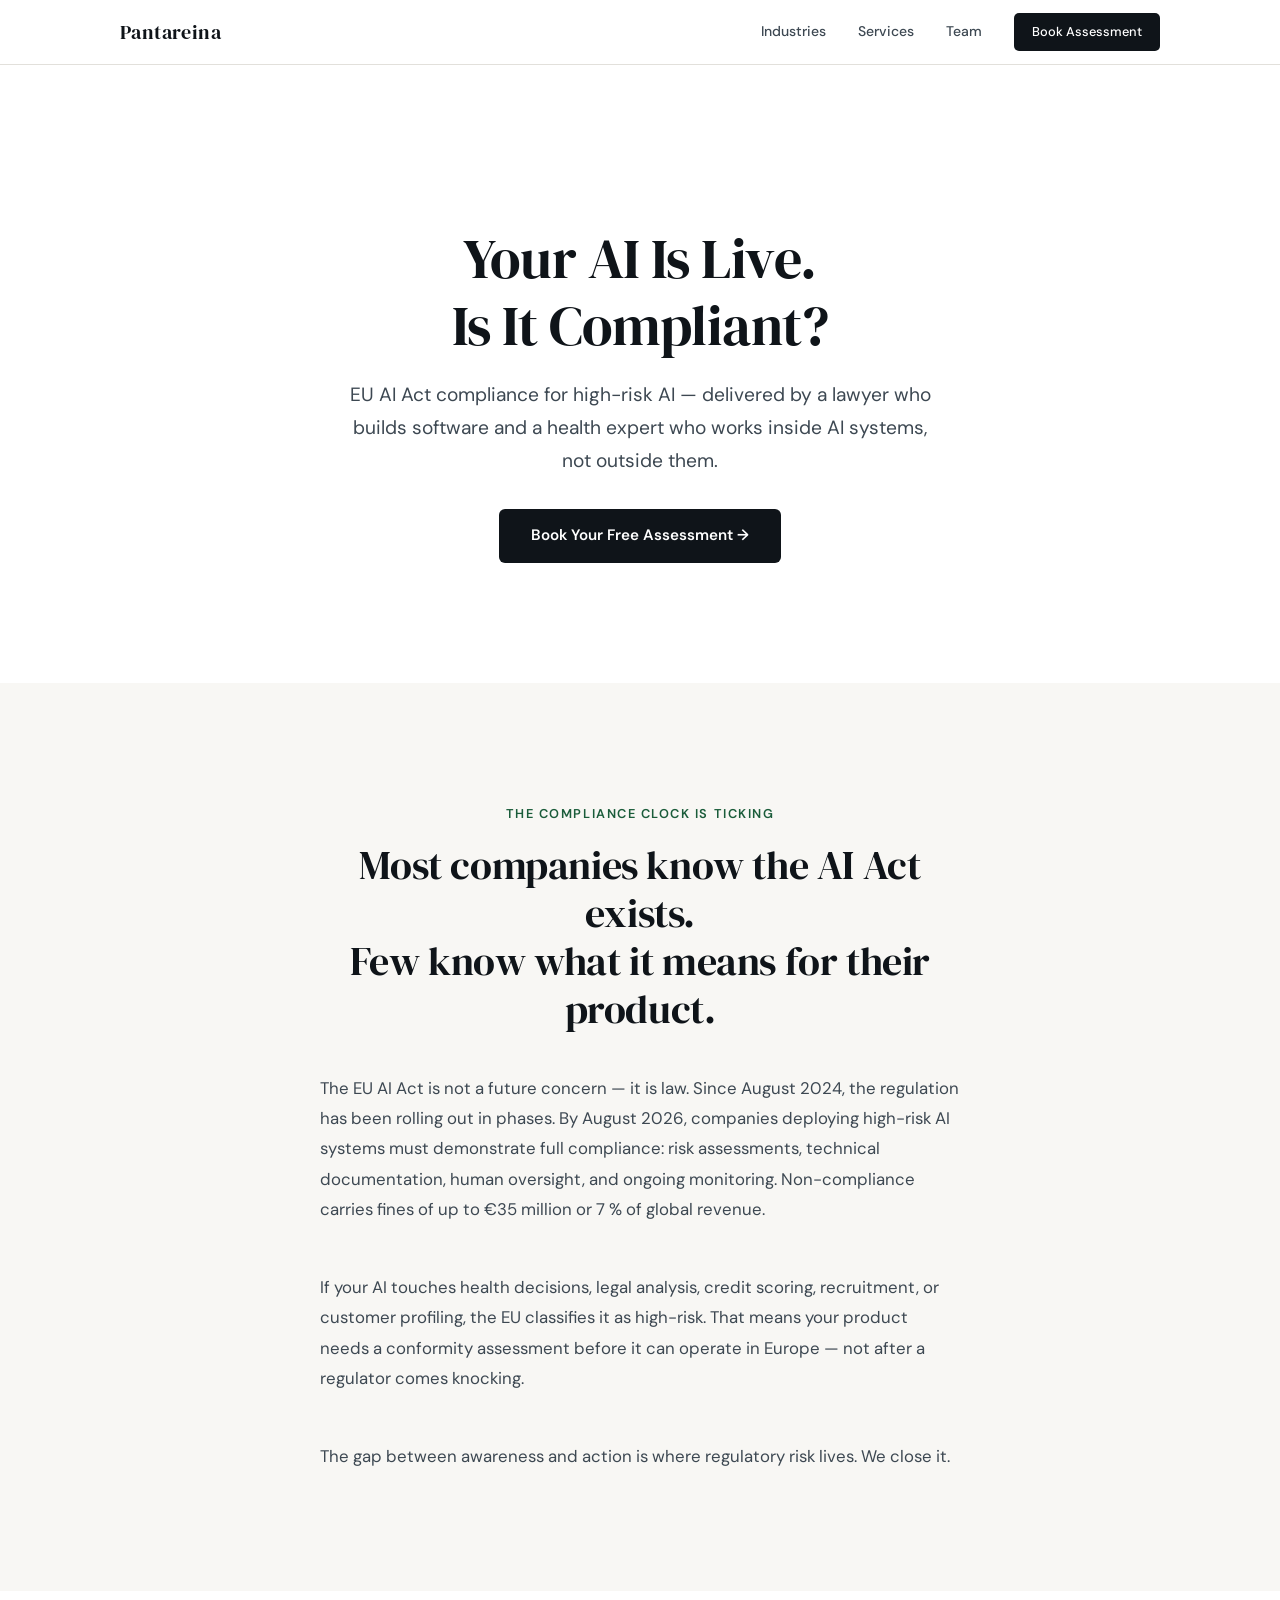
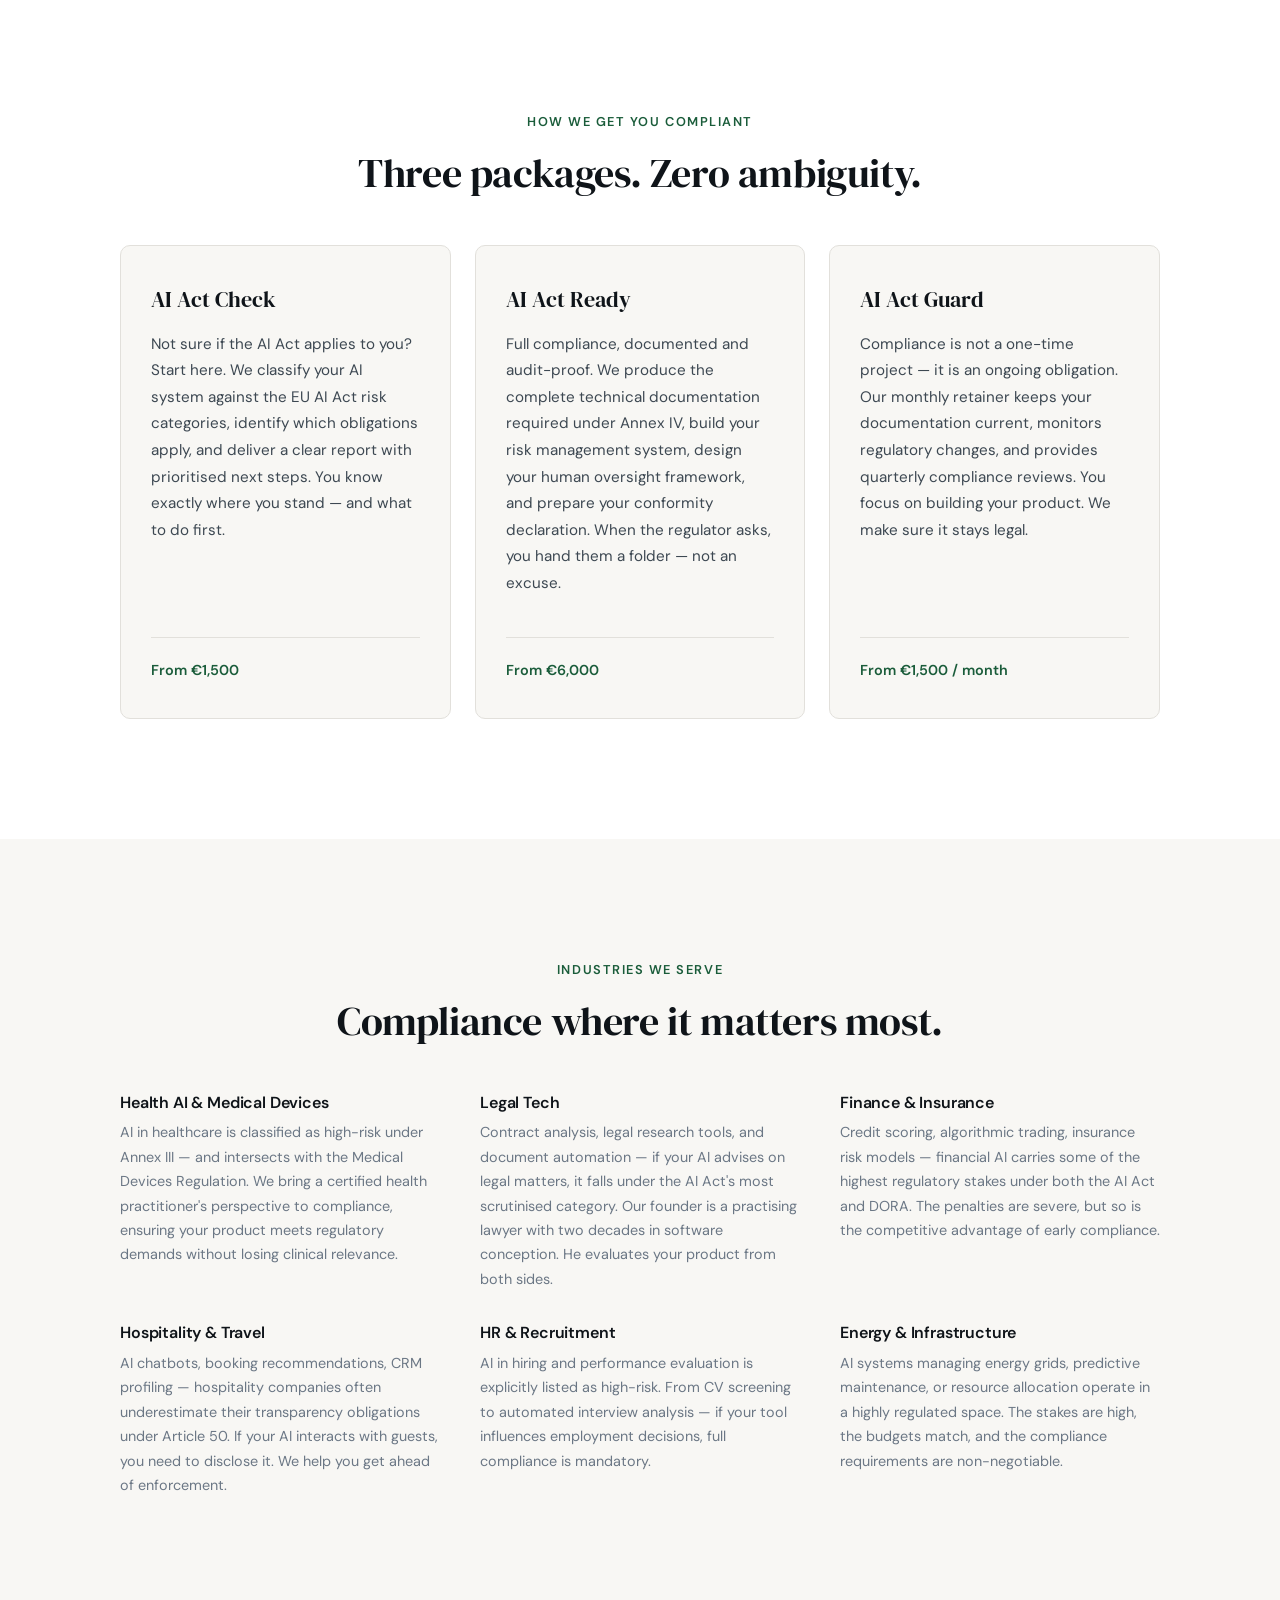
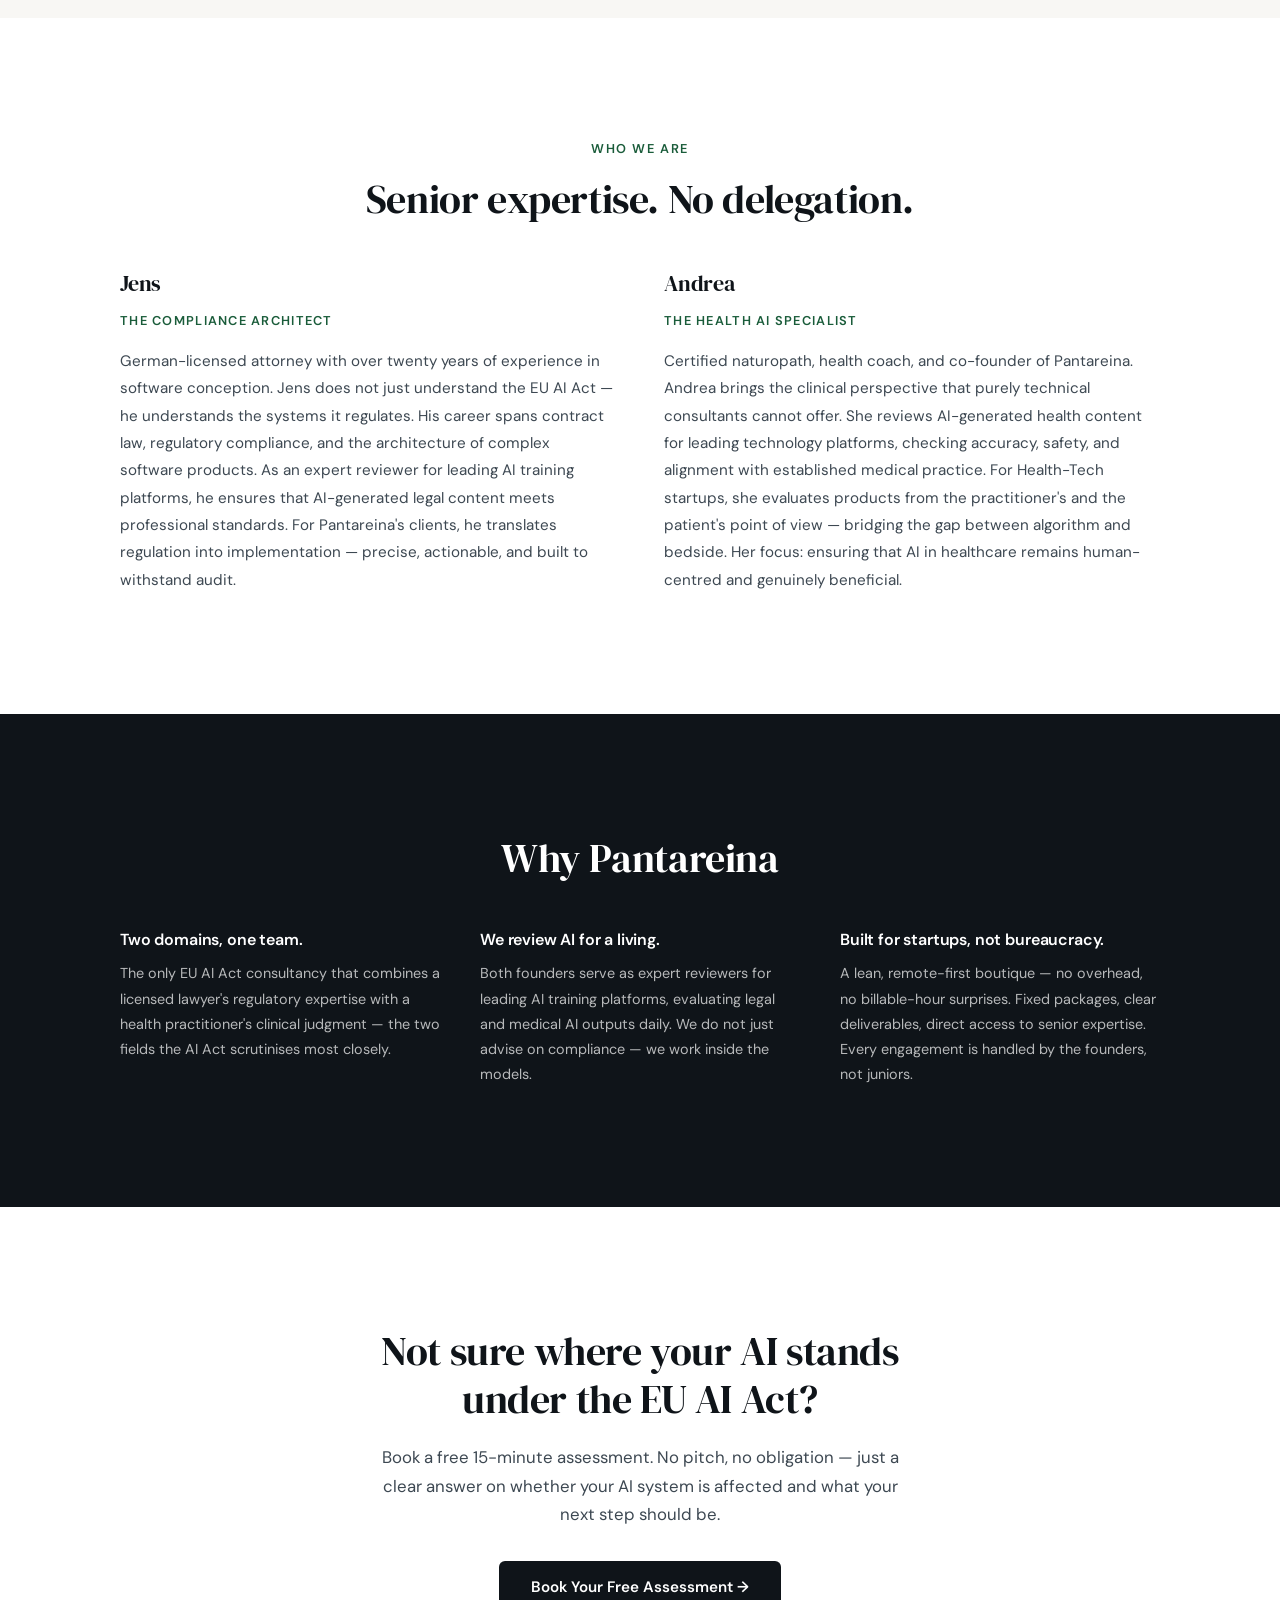
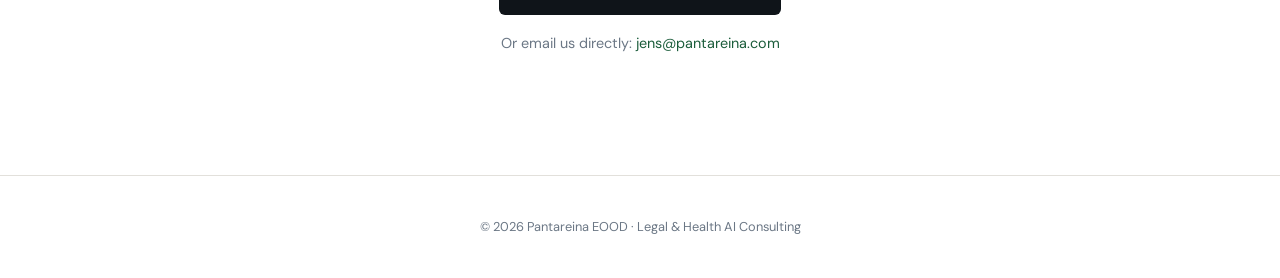
==== index.html @ e1fd12e6 "Add files via upload" ====
<!DOCTYPE html>
<html lang="en">
<head>
  <meta charset="UTF-8">
  <meta name="viewport" content="width=device-width, initial-scale=1.0">
  <title>EU AI Act Compliance for Tech Companies | Pantareina</title>
  <meta name="description" content="EU AI Act compliance consulting for Health AI, Legal Tech & Finance startups. Risk classification, technical documentation, ongoing monitoring. Book a free call.">
  <link rel="preconnect" href="https://fonts.googleapis.com">
  <link rel="preconnect" href="https://fonts.gstatic.com" crossorigin>
  <link href="https://fonts.googleapis.com/css2?family=DM+Sans:ital,wght@0,400;0,500;0,600;0,700&family=DM+Serif+Display&display=swap" rel="stylesheet">
  <style>
    /* ── Reset & Variables ────────────────────────────── */
    *, *::before, *::after { margin: 0; padding: 0; box-sizing: border-box; }

    :root {
      --ink: #0f1419;
      --ink-light: #3d4852;
      --ink-muted: #6b7785;
      --surface: #ffffff;
      --surface-warm: #f8f7f4;
      --surface-card: #f2f1ed;
      --accent: #1a5c3a;
      --accent-light: #e8f0eb;
      --border: #e2e0db;
      --font-body: 'DM Sans', sans-serif;
      --font-display: 'DM Serif Display', serif;
      --max-w: 1120px;
      --section-py: clamp(64px, 10vw, 120px);
    }

    html { scroll-behavior: smooth; font-size: 16px; }

    body {
      font-family: var(--font-body);
      color: var(--ink);
      background: var(--surface);
      line-height: 1.7;
      -webkit-font-smoothing: antialiased;
    }

    /* ── Utility ──────────────────────────────────────── */
    .container { max-width: var(--max-w); margin: 0 auto; padding: 0 clamp(20px, 5vw, 40px); }
    .text-center { text-align: center; }
    .text-muted { color: var(--ink-muted); }
    .narrow { max-width: 720px; margin-left: auto; margin-right: auto; }

    h1, h2, h3 { font-family: var(--font-display); font-weight: 400; line-height: 1.2; letter-spacing: -0.01em; }
    h2 { font-size: clamp(1.75rem, 4vw, 2.5rem); margin-bottom: 1rem; }
    h3 { font-size: clamp(1.1rem, 2vw, 1.35rem); margin-bottom: 0.5rem; }

    p { margin-bottom: 1rem; }
    p:last-child { margin-bottom: 0; }

    a { color: var(--accent); text-decoration: none; }
    a:hover { text-decoration: underline; }

    /* ── Buttons ──────────────────────────────────────── */
    .btn {
      display: inline-block;
      padding: 14px 32px;
      font-family: var(--font-body);
      font-size: 0.95rem;
      font-weight: 600;
      border-radius: 6px;
      text-decoration: none;
      transition: all 0.2s ease;
      cursor: pointer;
      border: none;
    }
    .btn-primary {
      background: var(--ink);
      color: var(--surface);
    }
    .btn-primary:hover {
      background: var(--accent);
      text-decoration: none;
      transform: translateY(-1px);
    }
    .btn-outline {
      background: transparent;
      color: var(--ink);
      border: 1.5px solid var(--border);
    }
    .btn-outline:hover {
      border-color: var(--ink);
      text-decoration: none;
    }

    /* ── Navigation ───────────────────────────────────── */
    nav {
      position: sticky;
      top: 0;
      z-index: 100;
      background: rgba(255, 255, 255, 0.92);
      backdrop-filter: blur(12px);
      -webkit-backdrop-filter: blur(12px);
      border-bottom: 1px solid var(--border);
    }
    .nav-inner {
      max-width: var(--max-w);
      margin: 0 auto;
      padding: 0 clamp(20px, 5vw, 40px);
      display: flex;
      align-items: center;
      justify-content: space-between;
      height: 64px;
    }
    .nav-logo {
      font-family: var(--font-display);
      font-size: 1.25rem;
      color: var(--ink);
      text-decoration: none;
      letter-spacing: 0.02em;
    }
    .nav-links { display: flex; gap: 32px; align-items: center; }
    .nav-links a {
      font-size: 0.875rem;
      font-weight: 500;
      color: var(--ink-light);
      text-decoration: none;
    }
    .nav-links a:hover { color: var(--ink); text-decoration: none; }
    .nav-cta {
      font-size: 0.8rem !important;
      padding: 8px 18px;
      background: var(--ink);
      color: var(--surface) !important;
      border-radius: 5px;
      transition: background 0.2s;
    }
    .nav-cta:hover { background: var(--accent); }

    /* Mobile nav */
    .nav-toggle { display: none; background: none; border: none; cursor: pointer; padding: 4px; }
    .nav-toggle span { display: block; width: 22px; height: 2px; background: var(--ink); margin: 5px 0; transition: 0.2s; }

    @media (max-width: 768px) {
      .nav-toggle { display: block; }
      .nav-links {
        display: none;
        position: absolute;
        top: 64px;
        left: 0;
        right: 0;
        background: var(--surface);
        flex-direction: column;
        padding: 24px;
        gap: 16px;
        border-bottom: 1px solid var(--border);
        box-shadow: 0 8px 24px rgba(0,0,0,0.06);
      }
      .nav-links.open { display: flex; }
    }

    /* ── Section 1: Hero ─────────────────────────────── */
    .hero {
      padding: clamp(80px, 14vw, 160px) 0 var(--section-py);
      text-align: center;
    }
    .hero h1 {
      font-size: clamp(2rem, 5.5vw, 3.5rem);
      margin-bottom: 1.25rem;
      max-width: 700px;
      margin-left: auto;
      margin-right: auto;
    }
    .hero .subtitle {
      font-size: clamp(1rem, 2vw, 1.2rem);
      color: var(--ink-light);
      max-width: 600px;
      margin: 0 auto 2rem;
      line-height: 1.7;
    }

    /* ── Section 2: Problem ──────────────────────────── */
    .problem {
      padding: var(--section-py) 0;
      background: var(--surface-warm);
    }
    .problem-label {
      font-size: 0.8rem;
      font-weight: 600;
      text-transform: uppercase;
      letter-spacing: 0.12em;
      color: var(--accent);
      margin-bottom: 1rem;
    }
    .problem-blocks {
      margin-top: 2.5rem;
      display: grid;
      gap: 2rem;
    }
    .problem-blocks p {
      font-size: 1.05rem;
      color: var(--ink-light);
      line-height: 1.8;
    }

    /* ── Section 3: Packages ─────────────────────────── */
    .packages {
      padding: var(--section-py) 0;
    }
    .packages-label {
      font-size: 0.8rem;
      font-weight: 600;
      text-transform: uppercase;
      letter-spacing: 0.12em;
      color: var(--accent);
      margin-bottom: 1rem;
    }
    .packages-grid {
      margin-top: 3rem;
      display: grid;
      grid-template-columns: repeat(3, 1fr);
      gap: 24px;
    }
    @media (max-width: 768px) {
      .packages-grid { grid-template-columns: 1fr; }
    }
    .pkg-card {
      background: var(--surface-warm);
      border: 1px solid var(--border);
      border-radius: 10px;
      padding: 36px 30px;
      display: flex;
      flex-direction: column;
    }
    .pkg-name {
      font-family: var(--font-display);
      font-size: 1.35rem;
      margin-bottom: 0.75rem;
    }
    .pkg-desc {
      font-size: 0.95rem;
      color: var(--ink-light);
      line-height: 1.75;
      flex-grow: 1;
    }
    .pkg-price {
      margin-top: 1.5rem;
      padding-top: 1.25rem;
      border-top: 1px solid var(--border);
      font-size: 0.9rem;
      font-weight: 600;
      color: var(--accent);
    }

    /* ── Section 4: Sectors ──────────────────────────── */
    .sectors {
      padding: var(--section-py) 0;
      background: var(--surface-warm);
    }
    .sectors-label {
      font-size: 0.8rem;
      font-weight: 600;
      text-transform: uppercase;
      letter-spacing: 0.12em;
      color: var(--accent);
      margin-bottom: 1rem;
    }
    .sectors-grid {
      margin-top: 3rem;
      display: grid;
      grid-template-columns: repeat(3, 1fr);
      gap: 32px 40px;
    }
    @media (max-width: 900px) { .sectors-grid { grid-template-columns: repeat(2, 1fr); } }
    @media (max-width: 560px) { .sectors-grid { grid-template-columns: 1fr; } }

    .sector-item h3 {
      font-family: var(--font-body);
      font-weight: 600;
      font-size: 1rem;
      margin-bottom: 0.5rem;
      color: var(--ink);
    }
    .sector-item p {
      font-size: 0.9rem;
      color: var(--ink-muted);
      line-height: 1.7;
    }

    /* ── Section 5: Team ─────────────────────────────── */
    .team {
      padding: var(--section-py) 0;
    }
    .team-label {
      font-size: 0.8rem;
      font-weight: 600;
      text-transform: uppercase;
      letter-spacing: 0.12em;
      color: var(--accent);
      margin-bottom: 1rem;
    }
    .team-grid {
      margin-top: 3rem;
      display: grid;
      grid-template-columns: 1fr 1fr;
      gap: 48px;
    }
    @media (max-width: 700px) {
      .team-grid { grid-template-columns: 1fr; gap: 40px; }
    }
    .team-member h3 {
      font-family: var(--font-display);
      font-size: 1.4rem;
      margin-bottom: 0.75rem;
    }
    .team-role {
      font-size: 0.8rem;
      font-weight: 600;
      text-transform: uppercase;
      letter-spacing: 0.1em;
      color: var(--accent);
      margin-bottom: 1rem;
      display: block;
    }
    .team-member p {
      font-size: 0.95rem;
      color: var(--ink-light);
      line-height: 1.8;
    }

    /* ── Section 6: Trust ────────────────────────────── */
    .trust {
      padding: var(--section-py) 0;
      background: var(--ink);
      color: var(--surface);
    }
    .trust h2 { color: var(--surface); }
    .trust-grid {
      margin-top: 3rem;
      display: grid;
      grid-template-columns: repeat(3, 1fr);
      gap: 40px;
    }
    @media (max-width: 768px) { .trust-grid { grid-template-columns: 1fr; gap: 32px; } }
    .trust-item h3 {
      font-family: var(--font-body);
      font-weight: 600;
      font-size: 1rem;
      margin-bottom: 0.75rem;
      color: var(--surface);
    }
    .trust-item p {
      font-size: 0.9rem;
      color: rgba(255,255,255,0.7);
      line-height: 1.75;
    }

    /* ── Section 7: Final CTA ────────────────────────── */
    .final-cta {
      padding: var(--section-py) 0;
      text-align: center;
    }
    .final-cta h2 {
      max-width: 600px;
      margin-left: auto;
      margin-right: auto;
      margin-bottom: 1.25rem;
    }
    .final-cta .cta-body {
      font-size: 1.05rem;
      color: var(--ink-light);
      max-width: 520px;
      margin: 0 auto 2rem;
    }
    .final-cta .cta-secondary {
      display: block;
      margin-top: 1rem;
      font-size: 0.9rem;
      color: var(--ink-muted);
    }

    /* ── Footer ──────────────────────────────────────── */
    footer {
      padding: 40px 0;
      border-top: 1px solid var(--border);
      text-align: center;
      font-size: 0.8rem;
      color: var(--ink-muted);
    }
    footer a { color: var(--ink-muted); }

    /* ── Fade-in on scroll ────────────────────────────── */
    .fade-in {
      opacity: 0;
      transform: translateY(20px);
      transition: opacity 0.6s ease, transform 0.6s ease;
    }
    .fade-in.visible {
      opacity: 1;
      transform: translateY(0);
    }
  </style>
</head>
<body>

<!-- ═══════════════ NAVIGATION ═══════════════ -->
<nav>
  <div class="nav-inner">
    <a href="/" class="nav-logo">Pantareina</a>
    <button class="nav-toggle" onclick="document.querySelector('.nav-links').classList.toggle('open')" aria-label="Menu">
      <span></span><span></span><span></span>
    </button>
    <div class="nav-links">
      <a href="#sectors">Industries</a>
      <a href="#packages">Services</a>
      <a href="#team">Team</a>
      <a href="#contact" class="nav-cta">Book Assessment</a>
    </div>
  </div>
</nav>

<!-- ═══════════════ HERO ═══════════════ -->
<section class="hero">
  <div class="container">
    <h1>Your AI Is Live.<br>Is It Compliant?</h1>
    <p class="subtitle">EU AI Act compliance for high-risk AI — delivered by a lawyer who builds software and a health expert who works inside AI systems, not outside them.</p>
    <a href="#contact" class="btn btn-primary">Book Your Free Assessment →</a>
  </div>
</section>

<!-- ═══════════════ PROBLEM ═══════════════ -->
<section class="problem">
  <div class="container narrow fade-in">
    <p class="problem-label text-center">The Compliance Clock Is Ticking</p>
    <h2 class="text-center">Most companies know the AI Act exists.<br>Few know what it means for their product.</h2>
    <div class="problem-blocks">
      <p>The EU AI Act is not a future concern — it is law. Since August 2024, the regulation has been rolling out in phases. By August 2026, companies deploying high-risk AI systems must demonstrate full compliance: risk assessments, technical documentation, human oversight, and ongoing monitoring. Non-compliance carries fines of up to €35 million or 7 % of global revenue.</p>
      <p>If your AI touches health decisions, legal analysis, credit scoring, recruitment, or customer profiling, the EU classifies it as high-risk. That means your product needs a conformity assessment before it can operate in Europe — not after a regulator comes knocking.</p>
      <p>The gap between awareness and action is where regulatory risk lives. We close it.</p>
    </div>
  </div>
</section>

<!-- ═══════════════ PACKAGES ═══════════════ -->
<section class="packages" id="packages">
  <div class="container fade-in">
    <p class="packages-label text-center">How We Get You Compliant</p>
    <h2 class="text-center">Three packages. Zero ambiguity.</h2>
    <div class="packages-grid">

      <div class="pkg-card">
        <div class="pkg-name">AI Act Check</div>
        <p class="pkg-desc">Not sure if the AI Act applies to you? Start here. We classify your AI system against the EU AI Act risk categories, identify which obligations apply, and deliver a clear report with prioritised next steps. You know exactly where you stand — and what to do first.</p>
        <div class="pkg-price">From €1,500</div>
      </div>

      <div class="pkg-card">
        <div class="pkg-name">AI Act Ready</div>
        <p class="pkg-desc">Full compliance, documented and audit-proof. We produce the complete technical documentation required under Annex IV, build your risk management system, design your human oversight framework, and prepare your conformity declaration. When the regulator asks, you hand them a folder — not an excuse.</p>
        <div class="pkg-price">From €6,000</div>
      </div>

      <div class="pkg-card">
        <div class="pkg-name">AI Act Guard</div>
        <p class="pkg-desc">Compliance is not a one-time project — it is an ongoing obligation. Our monthly retainer keeps your documentation current, monitors regulatory changes, and provides quarterly compliance reviews. You focus on building your product. We make sure it stays legal.</p>
        <div class="pkg-price">From €1,500 / month</div>
      </div>

    </div>
  </div>
</section>

<!-- ═══════════════ SECTORS ═══════════════ -->
<section class="sectors" id="sectors">
  <div class="container fade-in">
    <p class="sectors-label text-center">Industries We Serve</p>
    <h2 class="text-center">Compliance where it matters most.</h2>
    <div class="sectors-grid">

      <div class="sector-item">
        <h3>Health AI &amp; Medical Devices</h3>
        <p>AI in healthcare is classified as high-risk under Annex III — and intersects with the Medical Devices Regulation. We bring a certified health practitioner's perspective to compliance, ensuring your product meets regulatory demands without losing clinical relevance.</p>
      </div>

      <div class="sector-item">
        <h3>Legal Tech</h3>
        <p>Contract analysis, legal research tools, and document automation — if your AI advises on legal matters, it falls under the AI Act's most scrutinised category. Our founder is a practising lawyer with two decades in software conception. He evaluates your product from both sides.</p>
      </div>

      <div class="sector-item">
        <h3>Finance &amp; Insurance</h3>
        <p>Credit scoring, algorithmic trading, insurance risk models — financial AI carries some of the highest regulatory stakes under both the AI Act and DORA. The penalties are severe, but so is the competitive advantage of early compliance.</p>
      </div>

      <div class="sector-item">
        <h3>Hospitality &amp; Travel</h3>
        <p>AI chatbots, booking recommendations, CRM profiling — hospitality companies often underestimate their transparency obligations under Article 50. If your AI interacts with guests, you need to disclose it. We help you get ahead of enforcement.</p>
      </div>

      <div class="sector-item">
        <h3>HR &amp; Recruitment</h3>
        <p>AI in hiring and performance evaluation is explicitly listed as high-risk. From CV screening to automated interview analysis — if your tool influences employment decisions, full compliance is mandatory.</p>
      </div>

      <div class="sector-item">
        <h3>Energy &amp; Infrastructure</h3>
        <p>AI systems managing energy grids, predictive maintenance, or resource allocation operate in a highly regulated space. The stakes are high, the budgets match, and the compliance requirements are non-negotiable.</p>
      </div>

    </div>
  </div>
</section>

<!-- ═══════════════ TEAM ═══════════════ -->
<section class="team" id="team">
  <div class="container fade-in">
    <p class="team-label text-center">Who We Are</p>
    <h2 class="text-center">Senior expertise. No delegation.</h2>
    <div class="team-grid">

      <div class="team-member">
        <h3>Jens</h3>
        <span class="team-role">The Compliance Architect</span>
        <p>German-licensed attorney with over twenty years of experience in software conception. Jens does not just understand the EU AI Act — he understands the systems it regulates. His career spans contract law, regulatory compliance, and the architecture of complex software products. As an expert reviewer for leading AI training platforms, he ensures that AI-generated legal content meets professional standards. For Pantareina's clients, he translates regulation into implementation — precise, actionable, and built to withstand audit.</p>
      </div>

      <div class="team-member">
        <h3>Andrea</h3>
        <span class="team-role">The Health AI Specialist</span>
        <p>Certified naturopath, health coach, and co-founder of Pantareina. Andrea brings the clinical perspective that purely technical consultants cannot offer. She reviews AI-generated health content for leading technology platforms, checking accuracy, safety, and alignment with established medical practice. For Health-Tech startups, she evaluates products from the practitioner's and the patient's point of view — bridging the gap between algorithm and bedside. Her focus: ensuring that AI in healthcare remains human-centred and genuinely beneficial.</p>
      </div>

    </div>
  </div>
</section>

<!-- ═══════════════ TRUST ═══════════════ -->
<section class="trust">
  <div class="container fade-in">
    <h2 class="text-center">Why Pantareina</h2>
    <div class="trust-grid">

      <div class="trust-item">
        <h3>Two domains, one team.</h3>
        <p>The only EU AI Act consultancy that combines a licensed lawyer's regulatory expertise with a health practitioner's clinical judgment — the two fields the AI Act scrutinises most closely.</p>
      </div>

      <div class="trust-item">
        <h3>We review AI for a living.</h3>
        <p>Both founders serve as expert reviewers for leading AI training platforms, evaluating legal and medical AI outputs daily. We do not just advise on compliance — we work inside the models.</p>
      </div>

      <div class="trust-item">
        <h3>Built for startups, not bureaucracy.</h3>
        <p>A lean, remote-first boutique — no overhead, no billable-hour surprises. Fixed packages, clear deliverables, direct access to senior expertise. Every engagement is handled by the founders, not juniors.</p>
      </div>

    </div>
  </div>
</section>

<!-- ═══════════════ FINAL CTA ═══════════════ -->
<section class="final-cta" id="contact">
  <div class="container fade-in">
    <h2>Not sure where your AI stands under the EU AI Act?</h2>
    <p class="cta-body">Book a free 15-minute assessment. No pitch, no obligation — just a clear answer on whether your AI system is affected and what your next step should be.</p>
    <a href="mailto:jens@pantareina.com?subject=EU%20AI%20Act%20Assessment" class="btn btn-primary">Book Your Free Assessment →</a>
    <span class="cta-secondary">Or email us directly: <a href="mailto:jens@pantareina.com">jens@pantareina.com</a></span>
  </div>
</section>

<!-- ═══════════════ FOOTER ═══════════════ -->
<footer>
  <div class="container">
    <p>© 2026 Pantareina EOOD · Legal &amp; Health AI Consulting</p>
  </div>
</footer>

<!-- ═══════════════ SCROLL ANIMATION ═══════════════ -->
<script>
  const observer = new IntersectionObserver((entries) => {
    entries.forEach(e => { if (e.isIntersecting) e.target.classList.add('visible'); });
  }, { threshold: 0.15 });
  document.querySelectorAll('.fade-in').forEach(el => observer.observe(el));
</script>

</body>
</html>
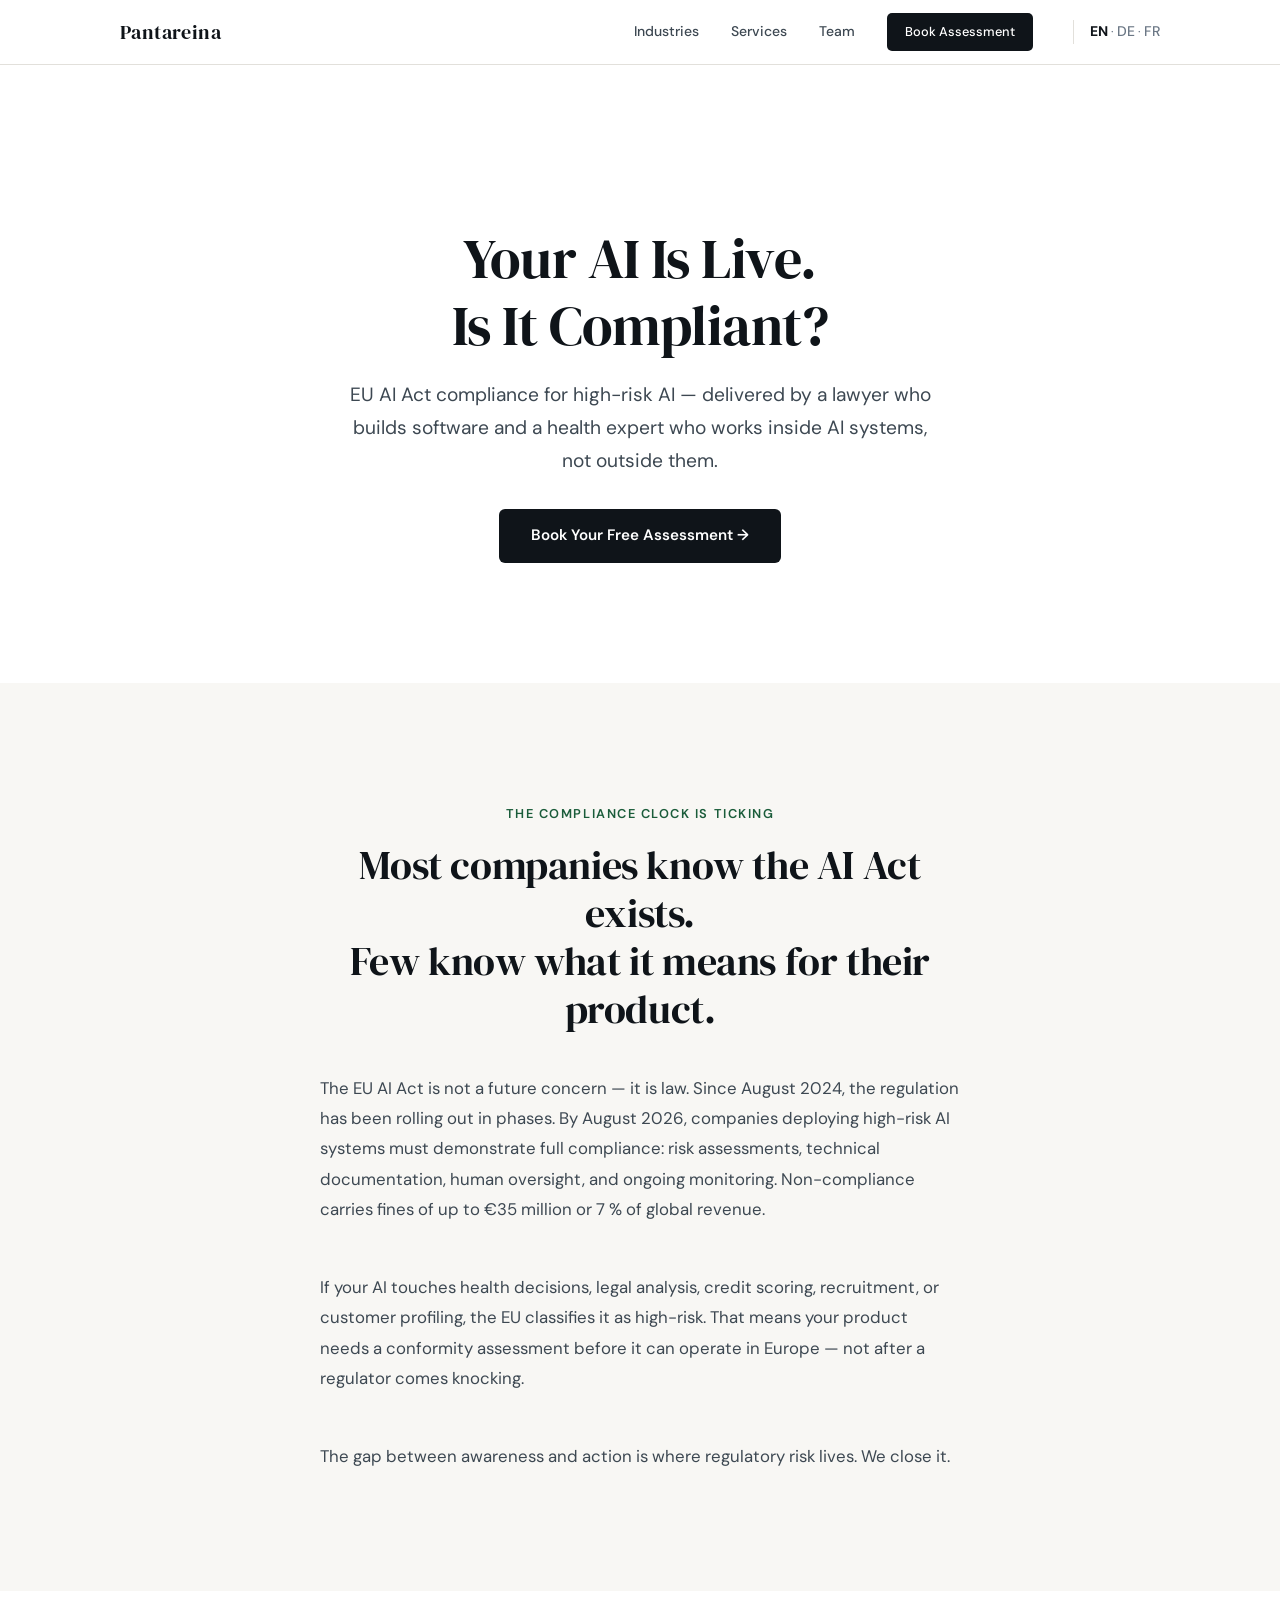
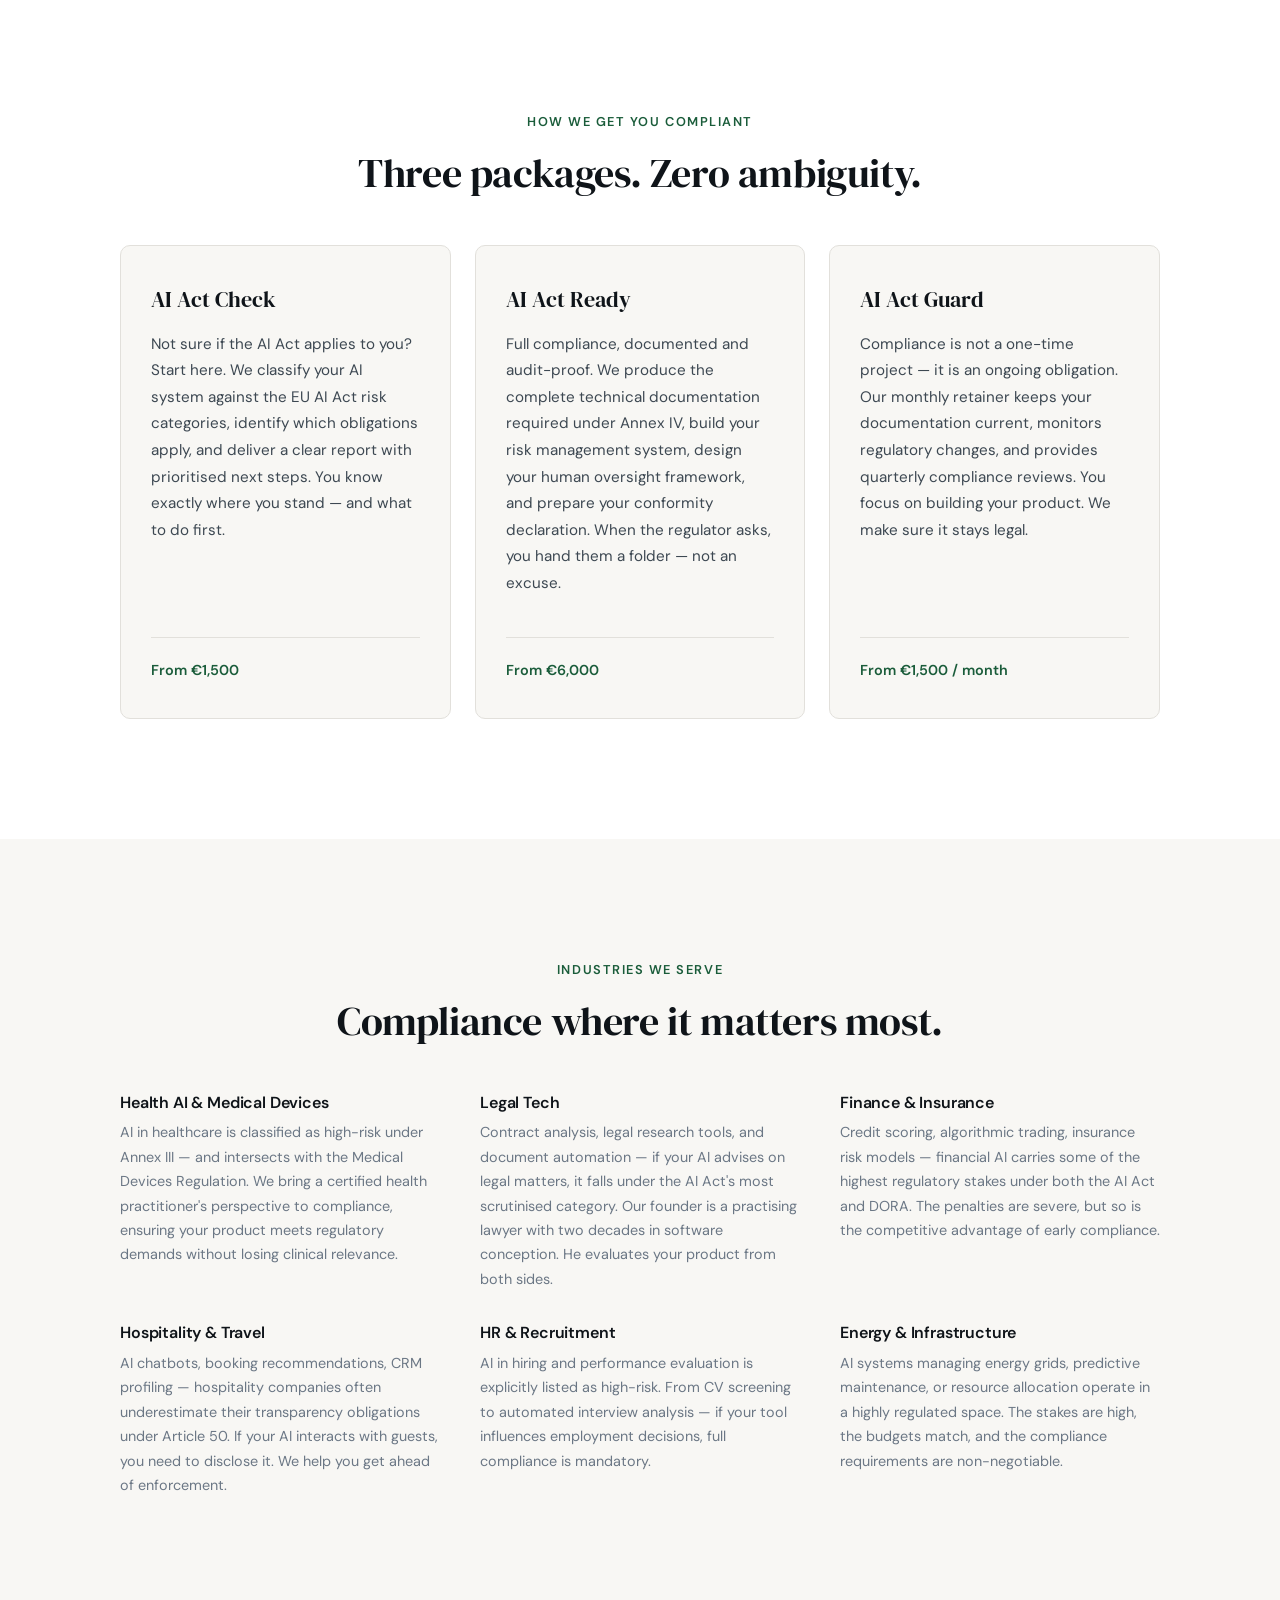
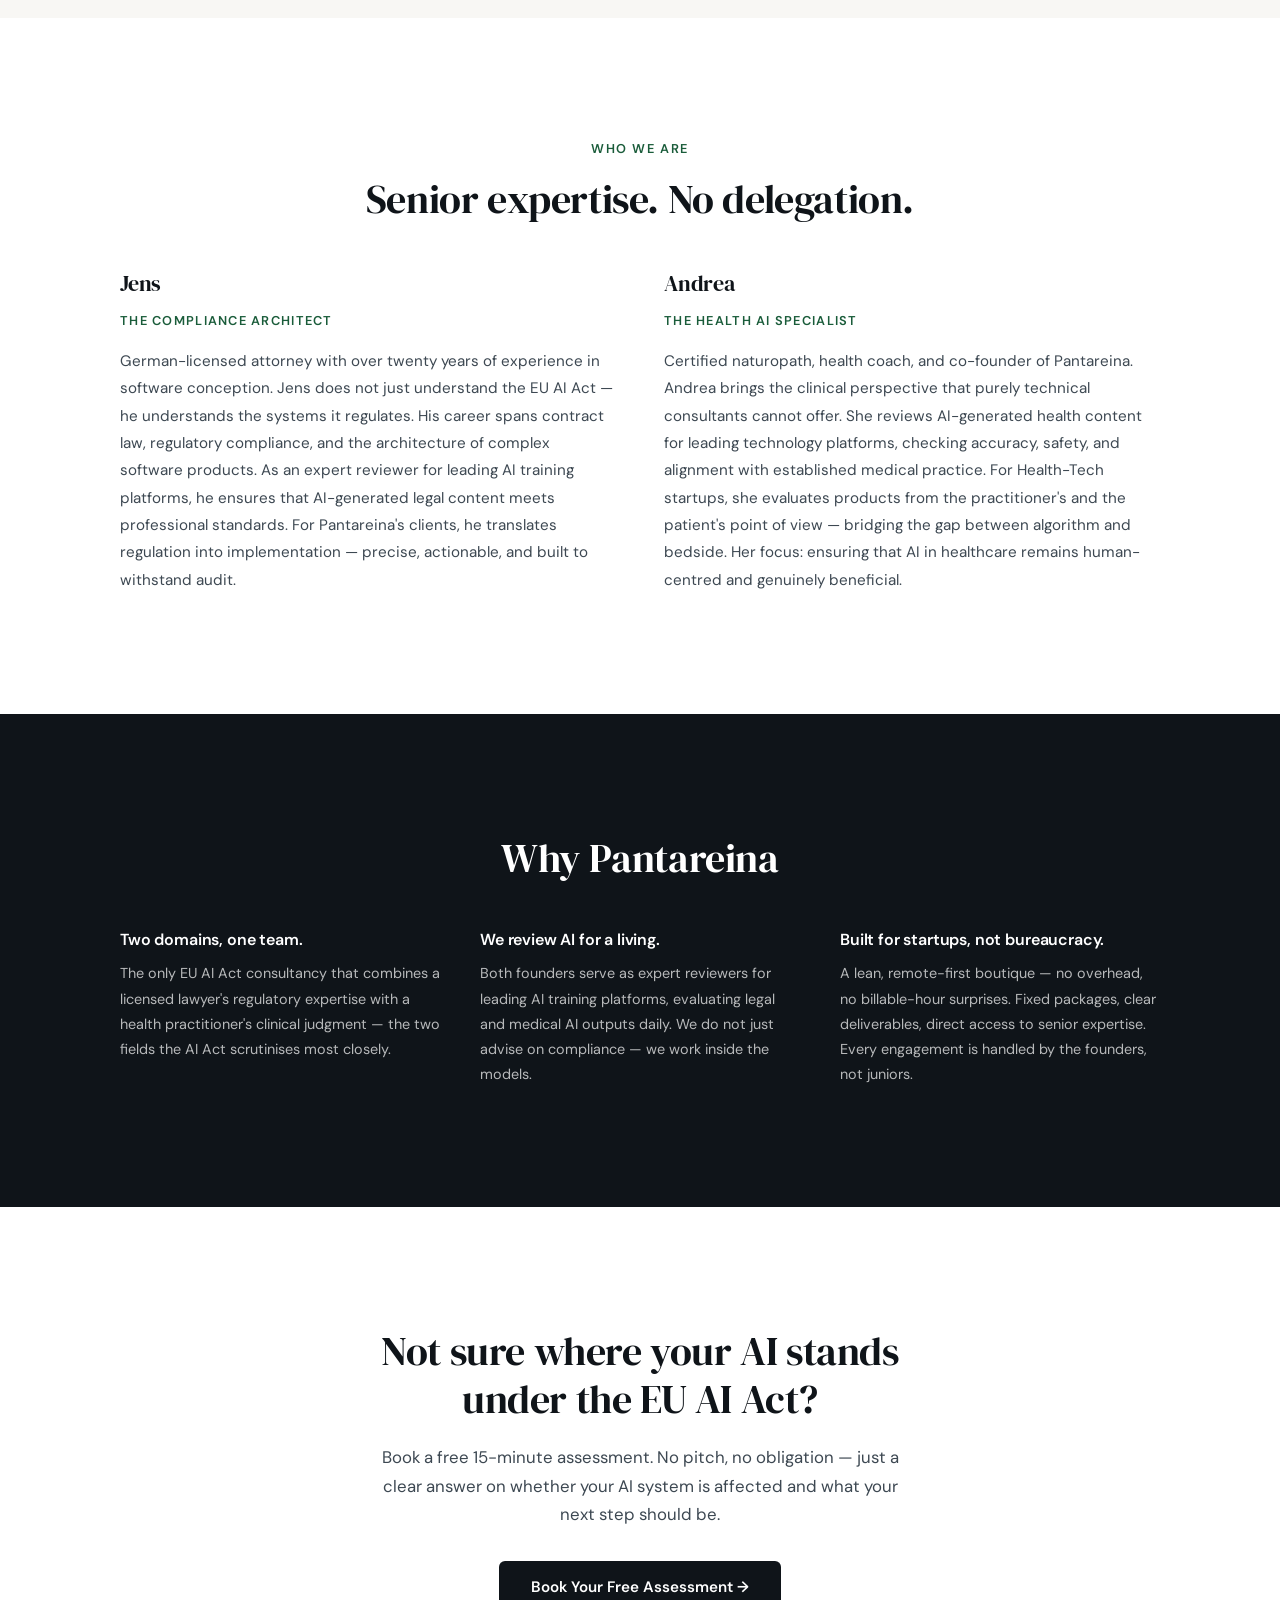
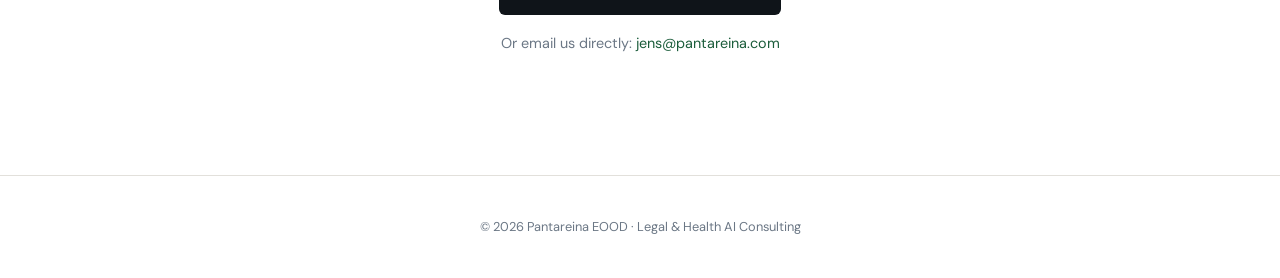
==== commit cb729726: "fix: correct index.html" ====
--- a/index.html
+++ b/index.html
@@ -8,395 +8,10 @@
   <link rel="preconnect" href="https://fonts.googleapis.com">
   <link rel="preconnect" href="https://fonts.gstatic.com" crossorigin>
   <link href="https://fonts.googleapis.com/css2?family=DM+Sans:ital,wght@0,400;0,500;0,600;0,700&family=DM+Serif+Display&display=swap" rel="stylesheet">
-  <style>
-    /* ── Reset & Variables ────────────────────────────── */
-    *, *::before, *::after { margin: 0; padding: 0; box-sizing: border-box; }
-
-    :root {
-      --ink: #0f1419;
-      --ink-light: #3d4852;
-      --ink-muted: #6b7785;
-      --surface: #ffffff;
-      --surface-warm: #f8f7f4;
-      --surface-card: #f2f1ed;
-      --accent: #1a5c3a;
-      --accent-light: #e8f0eb;
-      --border: #e2e0db;
-      --font-body: 'DM Sans', sans-serif;
-      --font-display: 'DM Serif Display', serif;
-      --max-w: 1120px;
-      --section-py: clamp(64px, 10vw, 120px);
-    }
-
-    html { scroll-behavior: smooth; font-size: 16px; }
-
-    body {
-      font-family: var(--font-body);
-      color: var(--ink);
-      background: var(--surface);
-      line-height: 1.7;
-      -webkit-font-smoothing: antialiased;
-    }
-
-    /* ── Utility ──────────────────────────────────────── */
-    .container { max-width: var(--max-w); margin: 0 auto; padding: 0 clamp(20px, 5vw, 40px); }
-    .text-center { text-align: center; }
-    .text-muted { color: var(--ink-muted); }
-    .narrow { max-width: 720px; margin-left: auto; margin-right: auto; }
-
-    h1, h2, h3 { font-family: var(--font-display); font-weight: 400; line-height: 1.2; letter-spacing: -0.01em; }
-    h2 { font-size: clamp(1.75rem, 4vw, 2.5rem); margin-bottom: 1rem; }
-    h3 { font-size: clamp(1.1rem, 2vw, 1.35rem); margin-bottom: 0.5rem; }
-
-    p { margin-bottom: 1rem; }
-    p:last-child { margin-bottom: 0; }
-
-    a { color: var(--accent); text-decoration: none; }
-    a:hover { text-decoration: underline; }
-
-    /* ── Buttons ──────────────────────────────────────── */
-    .btn {
-      display: inline-block;
-      padding: 14px 32px;
-      font-family: var(--font-body);
-      font-size: 0.95rem;
-      font-weight: 600;
-      border-radius: 6px;
-      text-decoration: none;
-      transition: all 0.2s ease;
-      cursor: pointer;
-      border: none;
-    }
-    .btn-primary {
-      background: var(--ink);
-      color: var(--surface);
-    }
-    .btn-primary:hover {
-      background: var(--accent);
-      text-decoration: none;
-      transform: translateY(-1px);
-    }
-    .btn-outline {
-      background: transparent;
-      color: var(--ink);
-      border: 1.5px solid var(--border);
-    }
-    .btn-outline:hover {
-      border-color: var(--ink);
-      text-decoration: none;
-    }
-
-    /* ── Navigation ───────────────────────────────────── */
-    nav {
-      position: sticky;
-      top: 0;
-      z-index: 100;
-      background: rgba(255, 255, 255, 0.92);
-      backdrop-filter: blur(12px);
-      -webkit-backdrop-filter: blur(12px);
-      border-bottom: 1px solid var(--border);
-    }
-    .nav-inner {
-      max-width: var(--max-w);
-      margin: 0 auto;
-      padding: 0 clamp(20px, 5vw, 40px);
-      display: flex;
-      align-items: center;
-      justify-content: space-between;
-      height: 64px;
-    }
-    .nav-logo {
-      font-family: var(--font-display);
-      font-size: 1.25rem;
-      color: var(--ink);
-      text-decoration: none;
-      letter-spacing: 0.02em;
-    }
-    .nav-links { display: flex; gap: 32px; align-items: center; }
-    .nav-links a {
-      font-size: 0.875rem;
-      font-weight: 500;
-      color: var(--ink-light);
-      text-decoration: none;
-    }
-    .nav-links a:hover { color: var(--ink); text-decoration: none; }
-    .nav-cta {
-      font-size: 0.8rem !important;
-      padding: 8px 18px;
-      background: var(--ink);
-      color: var(--surface) !important;
-      border-radius: 5px;
-      transition: background 0.2s;
-    }
-    .nav-cta:hover { background: var(--accent); }
-
-    /* Mobile nav */
-    .nav-toggle { display: none; background: none; border: none; cursor: pointer; padding: 4px; }
-    .nav-toggle span { display: block; width: 22px; height: 2px; background: var(--ink); margin: 5px 0; transition: 0.2s; }
-
-    @media (max-width: 768px) {
-      .nav-toggle { display: block; }
-      .nav-links {
-        display: none;
-        position: absolute;
-        top: 64px;
-        left: 0;
-        right: 0;
-        background: var(--surface);
-        flex-direction: column;
-        padding: 24px;
-        gap: 16px;
-        border-bottom: 1px solid var(--border);
-        box-shadow: 0 8px 24px rgba(0,0,0,0.06);
-      }
-      .nav-links.open { display: flex; }
-    }
-
-    /* ── Section 1: Hero ─────────────────────────────── */
-    .hero {
-      padding: clamp(80px, 14vw, 160px) 0 var(--section-py);
-      text-align: center;
-    }
-    .hero h1 {
-      font-size: clamp(2rem, 5.5vw, 3.5rem);
-      margin-bottom: 1.25rem;
-      max-width: 700px;
-      margin-left: auto;
-      margin-right: auto;
-    }
-    .hero .subtitle {
-      font-size: clamp(1rem, 2vw, 1.2rem);
-      color: var(--ink-light);
-      max-width: 600px;
-      margin: 0 auto 2rem;
-      line-height: 1.7;
-    }
-
-    /* ── Section 2: Problem ──────────────────────────── */
-    .problem {
-      padding: var(--section-py) 0;
-      background: var(--surface-warm);
-    }
-    .problem-label {
-      font-size: 0.8rem;
-      font-weight: 600;
-      text-transform: uppercase;
-      letter-spacing: 0.12em;
-      color: var(--accent);
-      margin-bottom: 1rem;
-    }
-    .problem-blocks {
-      margin-top: 2.5rem;
-      display: grid;
-      gap: 2rem;
-    }
-    .problem-blocks p {
-      font-size: 1.05rem;
-      color: var(--ink-light);
-      line-height: 1.8;
-    }
-
-    /* ── Section 3: Packages ─────────────────────────── */
-    .packages {
-      padding: var(--section-py) 0;
-    }
-    .packages-label {
-      font-size: 0.8rem;
-      font-weight: 600;
-      text-transform: uppercase;
-      letter-spacing: 0.12em;
-      color: var(--accent);
-      margin-bottom: 1rem;
-    }
-    .packages-grid {
-      margin-top: 3rem;
-      display: grid;
-      grid-template-columns: repeat(3, 1fr);
-      gap: 24px;
-    }
-    @media (max-width: 768px) {
-      .packages-grid { grid-template-columns: 1fr; }
-    }
-    .pkg-card {
-      background: var(--surface-warm);
-      border: 1px solid var(--border);
-      border-radius: 10px;
-      padding: 36px 30px;
-      display: flex;
-      flex-direction: column;
-    }
-    .pkg-name {
-      font-family: var(--font-display);
-      font-size: 1.35rem;
-      margin-bottom: 0.75rem;
-    }
-    .pkg-desc {
-      font-size: 0.95rem;
-      color: var(--ink-light);
-      line-height: 1.75;
-      flex-grow: 1;
-    }
-    .pkg-price {
-      margin-top: 1.5rem;
-      padding-top: 1.25rem;
-      border-top: 1px solid var(--border);
-      font-size: 0.9rem;
-      font-weight: 600;
-      color: var(--accent);
-    }
-
-    /* ── Section 4: Sectors ──────────────────────────── */
-    .sectors {
-      padding: var(--section-py) 0;
-      background: var(--surface-warm);
-    }
-    .sectors-label {
-      font-size: 0.8rem;
-      font-weight: 600;
-      text-transform: uppercase;
-      letter-spacing: 0.12em;
-      color: var(--accent);
-      margin-bottom: 1rem;
-    }
-    .sectors-grid {
-      margin-top: 3rem;
-      display: grid;
-      grid-template-columns: repeat(3, 1fr);
-      gap: 32px 40px;
-    }
-    @media (max-width: 900px) { .sectors-grid { grid-template-columns: repeat(2, 1fr); } }
-    @media (max-width: 560px) { .sectors-grid { grid-template-columns: 1fr; } }
-
-    .sector-item h3 {
-      font-family: var(--font-body);
-      font-weight: 600;
-      font-size: 1rem;
-      margin-bottom: 0.5rem;
-      color: var(--ink);
-    }
-    .sector-item p {
-      font-size: 0.9rem;
-      color: var(--ink-muted);
-      line-height: 1.7;
-    }
-
-    /* ── Section 5: Team ─────────────────────────────── */
-    .team {
-      padding: var(--section-py) 0;
-    }
-    .team-label {
-      font-size: 0.8rem;
-      font-weight: 600;
-      text-transform: uppercase;
-      letter-spacing: 0.12em;
-      color: var(--accent);
-      margin-bottom: 1rem;
-    }
-    .team-grid {
-      margin-top: 3rem;
-      display: grid;
-      grid-template-columns: 1fr 1fr;
-      gap: 48px;
-    }
-    @media (max-width: 700px) {
-      .team-grid { grid-template-columns: 1fr; gap: 40px; }
-    }
-    .team-member h3 {
-      font-family: var(--font-display);
-      font-size: 1.4rem;
-      margin-bottom: 0.75rem;
-    }
-    .team-role {
-      font-size: 0.8rem;
-      font-weight: 600;
-      text-transform: uppercase;
-      letter-spacing: 0.1em;
-      color: var(--accent);
-      margin-bottom: 1rem;
-      display: block;
-    }
-    .team-member p {
-      font-size: 0.95rem;
-      color: var(--ink-light);
-      line-height: 1.8;
-    }
-
-    /* ── Section 6: Trust ────────────────────────────── */
-    .trust {
-      padding: var(--section-py) 0;
-      background: var(--ink);
-      color: var(--surface);
-    }
-    .trust h2 { color: var(--surface); }
-    .trust-grid {
-      margin-top: 3rem;
-      display: grid;
-      grid-template-columns: repeat(3, 1fr);
-      gap: 40px;
-    }
-    @media (max-width: 768px) { .trust-grid { grid-template-columns: 1fr; gap: 32px; } }
-    .trust-item h3 {
-      font-family: var(--font-body);
-      font-weight: 600;
-      font-size: 1rem;
-      margin-bottom: 0.75rem;
-      color: var(--surface);
-    }
-    .trust-item p {
-      font-size: 0.9rem;
-      color: rgba(255,255,255,0.7);
-      line-height: 1.75;
-    }
-
-    /* ── Section 7: Final CTA ────────────────────────── */
-    .final-cta {
-      padding: var(--section-py) 0;
-      text-align: center;
-    }
-    .final-cta h2 {
-      max-width: 600px;
-      margin-left: auto;
-      margin-right: auto;
-      margin-bottom: 1.25rem;
-    }
-    .final-cta .cta-body {
-      font-size: 1.05rem;
-      color: var(--ink-light);
-      max-width: 520px;
-      margin: 0 auto 2rem;
-    }
-    .final-cta .cta-secondary {
-      display: block;
-      margin-top: 1rem;
-      font-size: 0.9rem;
-      color: var(--ink-muted);
-    }
-
-    /* ── Footer ──────────────────────────────────────── */
-    footer {
-      padding: 40px 0;
-      border-top: 1px solid var(--border);
-      text-align: center;
-      font-size: 0.8rem;
-      color: var(--ink-muted);
-    }
-    footer a { color: var(--ink-muted); }
-
-    /* ── Fade-in on scroll ────────────────────────────── */
-    .fade-in {
-      opacity: 0;
-      transform: translateY(20px);
-      transition: opacity 0.6s ease, transform 0.6s ease;
-    }
-    .fade-in.visible {
-      opacity: 1;
-      transform: translateY(0);
-    }
-  </style>
+  <link rel="stylesheet" href="style.css">
 </head>
 <body>
 
-<!-- ═══════════════ NAVIGATION ═══════════════ -->
 <nav>
   <div class="nav-inner">
     <a href="/" class="nav-logo">Pantareina</a>
@@ -408,11 +23,11 @@
       <a href="#packages">Services</a>
       <a href="#team">Team</a>
       <a href="#contact" class="nav-cta">Book Assessment</a>
+      <span class="lang-switch"><a href="/" class="active">EN</a> · <a href="/de/">DE</a> · <a href="/fr/">FR</a></span>
     </div>
   </div>
 </nav>
 
-<!-- ═══════════════ HERO ═══════════════ -->
 <section class="hero">
   <div class="container">
     <h1>Your AI Is Live.<br>Is It Compliant?</h1>
@@ -421,10 +36,9 @@
   </div>
 </section>
 
-<!-- ═══════════════ PROBLEM ═══════════════ -->
 <section class="problem">
   <div class="container narrow fade-in">
-    <p class="problem-label text-center">The Compliance Clock Is Ticking</p>
+    <p class="section-label text-center">The Compliance Clock Is Ticking</p>
     <h2 class="text-center">Most companies know the AI Act exists.<br>Few know what it means for their product.</h2>
     <div class="problem-blocks">
       <p>The EU AI Act is not a future concern — it is law. Since August 2024, the regulation has been rolling out in phases. By August 2026, companies deploying high-risk AI systems must demonstrate full compliance: risk assessments, technical documentation, human oversight, and ongoing monitoring. Non-compliance carries fines of up to €35 million or 7 % of global revenue.</p>
@@ -434,125 +48,102 @@
   </div>
 </section>
 
-<!-- ═══════════════ PACKAGES ═══════════════ -->
 <section class="packages" id="packages">
   <div class="container fade-in">
-    <p class="packages-label text-center">How We Get You Compliant</p>
+    <p class="section-label text-center">How We Get You Compliant</p>
     <h2 class="text-center">Three packages. Zero ambiguity.</h2>
     <div class="packages-grid">
-
       <div class="pkg-card">
         <div class="pkg-name">AI Act Check</div>
         <p class="pkg-desc">Not sure if the AI Act applies to you? Start here. We classify your AI system against the EU AI Act risk categories, identify which obligations apply, and deliver a clear report with prioritised next steps. You know exactly where you stand — and what to do first.</p>
         <div class="pkg-price">From €1,500</div>
       </div>
-
       <div class="pkg-card">
         <div class="pkg-name">AI Act Ready</div>
         <p class="pkg-desc">Full compliance, documented and audit-proof. We produce the complete technical documentation required under Annex IV, build your risk management system, design your human oversight framework, and prepare your conformity declaration. When the regulator asks, you hand them a folder — not an excuse.</p>
         <div class="pkg-price">From €6,000</div>
       </div>
-
       <div class="pkg-card">
         <div class="pkg-name">AI Act Guard</div>
         <p class="pkg-desc">Compliance is not a one-time project — it is an ongoing obligation. Our monthly retainer keeps your documentation current, monitors regulatory changes, and provides quarterly compliance reviews. You focus on building your product. We make sure it stays legal.</p>
         <div class="pkg-price">From €1,500 / month</div>
       </div>
-
     </div>
   </div>
 </section>
 
-<!-- ═══════════════ SECTORS ═══════════════ -->
 <section class="sectors" id="sectors">
   <div class="container fade-in">
-    <p class="sectors-label text-center">Industries We Serve</p>
+    <p class="section-label text-center">Industries We Serve</p>
     <h2 class="text-center">Compliance where it matters most.</h2>
     <div class="sectors-grid">
-
       <div class="sector-item">
         <h3>Health AI &amp; Medical Devices</h3>
         <p>AI in healthcare is classified as high-risk under Annex III — and intersects with the Medical Devices Regulation. We bring a certified health practitioner's perspective to compliance, ensuring your product meets regulatory demands without losing clinical relevance.</p>
       </div>
-
       <div class="sector-item">
         <h3>Legal Tech</h3>
         <p>Contract analysis, legal research tools, and document automation — if your AI advises on legal matters, it falls under the AI Act's most scrutinised category. Our founder is a practising lawyer with two decades in software conception. He evaluates your product from both sides.</p>
       </div>
-
       <div class="sector-item">
         <h3>Finance &amp; Insurance</h3>
         <p>Credit scoring, algorithmic trading, insurance risk models — financial AI carries some of the highest regulatory stakes under both the AI Act and DORA. The penalties are severe, but so is the competitive advantage of early compliance.</p>
       </div>
-
       <div class="sector-item">
         <h3>Hospitality &amp; Travel</h3>
         <p>AI chatbots, booking recommendations, CRM profiling — hospitality companies often underestimate their transparency obligations under Article 50. If your AI interacts with guests, you need to disclose it. We help you get ahead of enforcement.</p>
       </div>
-
       <div class="sector-item">
         <h3>HR &amp; Recruitment</h3>
         <p>AI in hiring and performance evaluation is explicitly listed as high-risk. From CV screening to automated interview analysis — if your tool influences employment decisions, full compliance is mandatory.</p>
       </div>
-
       <div class="sector-item">
         <h3>Energy &amp; Infrastructure</h3>
         <p>AI systems managing energy grids, predictive maintenance, or resource allocation operate in a highly regulated space. The stakes are high, the budgets match, and the compliance requirements are non-negotiable.</p>
       </div>
-
     </div>
   </div>
 </section>
 
-<!-- ═══════════════ TEAM ═══════════════ -->
 <section class="team" id="team">
   <div class="container fade-in">
-    <p class="team-label text-center">Who We Are</p>
+    <p class="section-label text-center">Who We Are</p>
     <h2 class="text-center">Senior expertise. No delegation.</h2>
     <div class="team-grid">
-
       <div class="team-member">
         <h3>Jens</h3>
         <span class="team-role">The Compliance Architect</span>
         <p>German-licensed attorney with over twenty years of experience in software conception. Jens does not just understand the EU AI Act — he understands the systems it regulates. His career spans contract law, regulatory compliance, and the architecture of complex software products. As an expert reviewer for leading AI training platforms, he ensures that AI-generated legal content meets professional standards. For Pantareina's clients, he translates regulation into implementation — precise, actionable, and built to withstand audit.</p>
       </div>
-
       <div class="team-member">
         <h3>Andrea</h3>
         <span class="team-role">The Health AI Specialist</span>
         <p>Certified naturopath, health coach, and co-founder of Pantareina. Andrea brings the clinical perspective that purely technical consultants cannot offer. She reviews AI-generated health content for leading technology platforms, checking accuracy, safety, and alignment with established medical practice. For Health-Tech startups, she evaluates products from the practitioner's and the patient's point of view — bridging the gap between algorithm and bedside. Her focus: ensuring that AI in healthcare remains human-centred and genuinely beneficial.</p>
       </div>
-
     </div>
   </div>
 </section>
 
-<!-- ═══════════════ TRUST ═══════════════ -->
 <section class="trust">
   <div class="container fade-in">
     <h2 class="text-center">Why Pantareina</h2>
     <div class="trust-grid">
-
       <div class="trust-item">
         <h3>Two domains, one team.</h3>
         <p>The only EU AI Act consultancy that combines a licensed lawyer's regulatory expertise with a health practitioner's clinical judgment — the two fields the AI Act scrutinises most closely.</p>
       </div>
-
       <div class="trust-item">
         <h3>We review AI for a living.</h3>
         <p>Both founders serve as expert reviewers for leading AI training platforms, evaluating legal and medical AI outputs daily. We do not just advise on compliance — we work inside the models.</p>
       </div>
-
       <div class="trust-item">
         <h3>Built for startups, not bureaucracy.</h3>
         <p>A lean, remote-first boutique — no overhead, no billable-hour surprises. Fixed packages, clear deliverables, direct access to senior expertise. Every engagement is handled by the founders, not juniors.</p>
       </div>
-
     </div>
   </div>
 </section>
 
-<!-- ═══════════════ FINAL CTA ═══════════════ -->
 <section class="final-cta" id="contact">
   <div class="container fade-in">
     <h2>Not sure where your AI stands under the EU AI Act?</h2>
@@ -562,14 +153,12 @@
   </div>
 </section>
 
-<!-- ═══════════════ FOOTER ═══════════════ -->
 <footer>
   <div class="container">
-    <p>© 2026 Pantareina EOOD · Legal &amp; Health AI Consulting</p>
+    <p>&copy; 2026 Pantareina EOOD &middot; Legal &amp; Health AI Consulting</p>
   </div>
 </footer>
 
-<!-- ═══════════════ SCROLL ANIMATION ═══════════════ -->
 <script>
   const observer = new IntersectionObserver((entries) => {
     entries.forEach(e => { if (e.isIntersecting) e.target.classList.add('visible'); });
@@ -578,4 +167,4 @@
 </script>
 
 </body>
-</html>
+</html>
--- a/style.css
+++ b/style.css
@@ -0,0 +1,69 @@
+/* Pantareina EOOD – Shared Styles */
+*,*::before,*::after{margin:0;padding:0;box-sizing:border-box}
+:root{--ink:#0f1419;--ink-light:#3d4852;--ink-muted:#6b7785;--surface:#ffffff;--surface-warm:#f8f7f4;--surface-card:#f2f1ed;--accent:#1a5c3a;--accent-light:#e8f0eb;--border:#e2e0db;--font-body:'DM Sans',sans-serif;--font-display:'DM Serif Display',serif;--max-w:1120px;--section-py:clamp(64px,10vw,120px)}
+html{scroll-behavior:smooth;font-size:16px}
+body{font-family:var(--font-body);color:var(--ink);background:var(--surface);line-height:1.7;-webkit-font-smoothing:antialiased}
+.container{max-width:var(--max-w);margin:0 auto;padding:0 clamp(20px,5vw,40px)}
+.text-center{text-align:center}
+.narrow{max-width:720px;margin-left:auto;margin-right:auto}
+h1,h2,h3{font-family:var(--font-display);font-weight:400;line-height:1.2;letter-spacing:-0.01em}
+h2{font-size:clamp(1.75rem,4vw,2.5rem);margin-bottom:1rem}
+h3{font-size:clamp(1.1rem,2vw,1.35rem);margin-bottom:0.5rem}
+p{margin-bottom:1rem}p:last-child{margin-bottom:0}
+a{color:var(--accent);text-decoration:none}a:hover{text-decoration:underline}
+.btn{display:inline-block;padding:14px 32px;font-family:var(--font-body);font-size:0.95rem;font-weight:600;border-radius:6px;text-decoration:none;transition:all 0.2s ease;cursor:pointer;border:none}
+.btn-primary{background:var(--ink);color:var(--surface)}.btn-primary:hover{background:var(--accent);text-decoration:none;transform:translateY(-1px)}
+nav{position:sticky;top:0;z-index:100;background:rgba(255,255,255,0.92);backdrop-filter:blur(12px);-webkit-backdrop-filter:blur(12px);border-bottom:1px solid var(--border)}
+.nav-inner{max-width:var(--max-w);margin:0 auto;padding:0 clamp(20px,5vw,40px);display:flex;align-items:center;justify-content:space-between;height:64px}
+.nav-logo{font-family:var(--font-display);font-size:1.25rem;color:var(--ink);text-decoration:none;letter-spacing:0.02em}
+.nav-links{display:flex;gap:32px;align-items:center}
+.nav-links a{font-size:0.875rem;font-weight:500;color:var(--ink-light);text-decoration:none}
+.nav-links a:hover{color:var(--ink);text-decoration:none}
+.nav-cta{font-size:0.8rem!important;padding:8px 18px;background:var(--ink);color:var(--surface)!important;border-radius:5px;transition:background 0.2s}
+.nav-cta:hover{background:var(--accent)}
+.lang-switch{font-size:0.8rem;color:var(--ink-muted);border-left:1px solid var(--border);padding-left:16px;margin-left:8px}
+.lang-switch a{color:var(--ink-muted);font-weight:500}.lang-switch a:hover{color:var(--ink)}
+.lang-switch .active{color:var(--ink);font-weight:700}
+.nav-toggle{display:none;background:none;border:none;cursor:pointer;padding:4px}
+.nav-toggle span{display:block;width:22px;height:2px;background:var(--ink);margin:5px 0;transition:0.2s}
+@media(max-width:768px){.nav-toggle{display:block}.nav-links{display:none;position:absolute;top:64px;left:0;right:0;background:var(--surface);flex-direction:column;padding:24px;gap:16px;border-bottom:1px solid var(--border);box-shadow:0 8px 24px rgba(0,0,0,0.06)}.nav-links.open{display:flex}.lang-switch{border-left:none;padding-left:0;margin-left:0}}
+.hero{padding:clamp(80px,14vw,160px) 0 var(--section-py);text-align:center}
+.hero h1{font-size:clamp(2rem,5.5vw,3.5rem);margin-bottom:1.25rem;max-width:700px;margin-left:auto;margin-right:auto}
+.hero .subtitle{font-size:clamp(1rem,2vw,1.2rem);color:var(--ink-light);max-width:600px;margin:0 auto 2rem;line-height:1.7}
+.problem{padding:var(--section-py) 0;background:var(--surface-warm)}
+.section-label{font-size:0.8rem;font-weight:600;text-transform:uppercase;letter-spacing:0.12em;color:var(--accent);margin-bottom:1rem}
+.problem-blocks{margin-top:2.5rem;display:grid;gap:2rem}
+.problem-blocks p{font-size:1.05rem;color:var(--ink-light);line-height:1.8}
+.packages{padding:var(--section-py) 0}
+.packages-grid{margin-top:3rem;display:grid;grid-template-columns:repeat(3,1fr);gap:24px}
+@media(max-width:768px){.packages-grid{grid-template-columns:1fr}}
+.pkg-card{background:var(--surface-warm);border:1px solid var(--border);border-radius:10px;padding:36px 30px;display:flex;flex-direction:column}
+.pkg-name{font-family:var(--font-display);font-size:1.35rem;margin-bottom:0.75rem}
+.pkg-desc{font-size:0.95rem;color:var(--ink-light);line-height:1.75;flex-grow:1}
+.pkg-price{margin-top:1.5rem;padding-top:1.25rem;border-top:1px solid var(--border);font-size:0.9rem;font-weight:600;color:var(--accent)}
+.sectors{padding:var(--section-py) 0;background:var(--surface-warm)}
+.sectors-grid{margin-top:3rem;display:grid;grid-template-columns:repeat(3,1fr);gap:32px 40px}
+@media(max-width:900px){.sectors-grid{grid-template-columns:repeat(2,1fr)}}
+@media(max-width:560px){.sectors-grid{grid-template-columns:1fr}}
+.sector-item h3{font-family:var(--font-body);font-weight:600;font-size:1rem;margin-bottom:0.5rem;color:var(--ink)}
+.sector-item p{font-size:0.9rem;color:var(--ink-muted);line-height:1.7}
+.team{padding:var(--section-py) 0}
+.team-grid{margin-top:3rem;display:grid;grid-template-columns:1fr 1fr;gap:48px}
+@media(max-width:700px){.team-grid{grid-template-columns:1fr;gap:40px}}
+.team-member h3{font-family:var(--font-display);font-size:1.4rem;margin-bottom:0.75rem}
+.team-role{font-size:0.8rem;font-weight:600;text-transform:uppercase;letter-spacing:0.1em;color:var(--accent);margin-bottom:1rem;display:block}
+.team-member p{font-size:0.95rem;color:var(--ink-light);line-height:1.8}
+.trust{padding:var(--section-py) 0;background:var(--ink);color:var(--surface)}
+.trust h2{color:var(--surface)}
+.trust-grid{margin-top:3rem;display:grid;grid-template-columns:repeat(3,1fr);gap:40px}
+@media(max-width:768px){.trust-grid{grid-template-columns:1fr;gap:32px}}
+.trust-item h3{font-family:var(--font-body);font-weight:600;font-size:1rem;margin-bottom:0.75rem;color:var(--surface)}
+.trust-item p{font-size:0.9rem;color:rgba(255,255,255,0.7);line-height:1.75}
+.final-cta{padding:var(--section-py) 0;text-align:center}
+.final-cta h2{max-width:600px;margin-left:auto;margin-right:auto;margin-bottom:1.25rem}
+.final-cta .cta-body{font-size:1.05rem;color:var(--ink-light);max-width:520px;margin:0 auto 2rem}
+.final-cta .cta-secondary{display:block;margin-top:1rem;font-size:0.9rem;color:var(--ink-muted)}
+footer{padding:40px 0;border-top:1px solid var(--border);text-align:center;font-size:0.8rem;color:var(--ink-muted)}
+footer a{color:var(--ink-muted)}
+.fade-in{opacity:0;transform:translateY(20px);transition:opacity 0.6s ease,transform 0.6s ease}
+.fade-in.visible{opacity:1;transform:translateY(0)}
